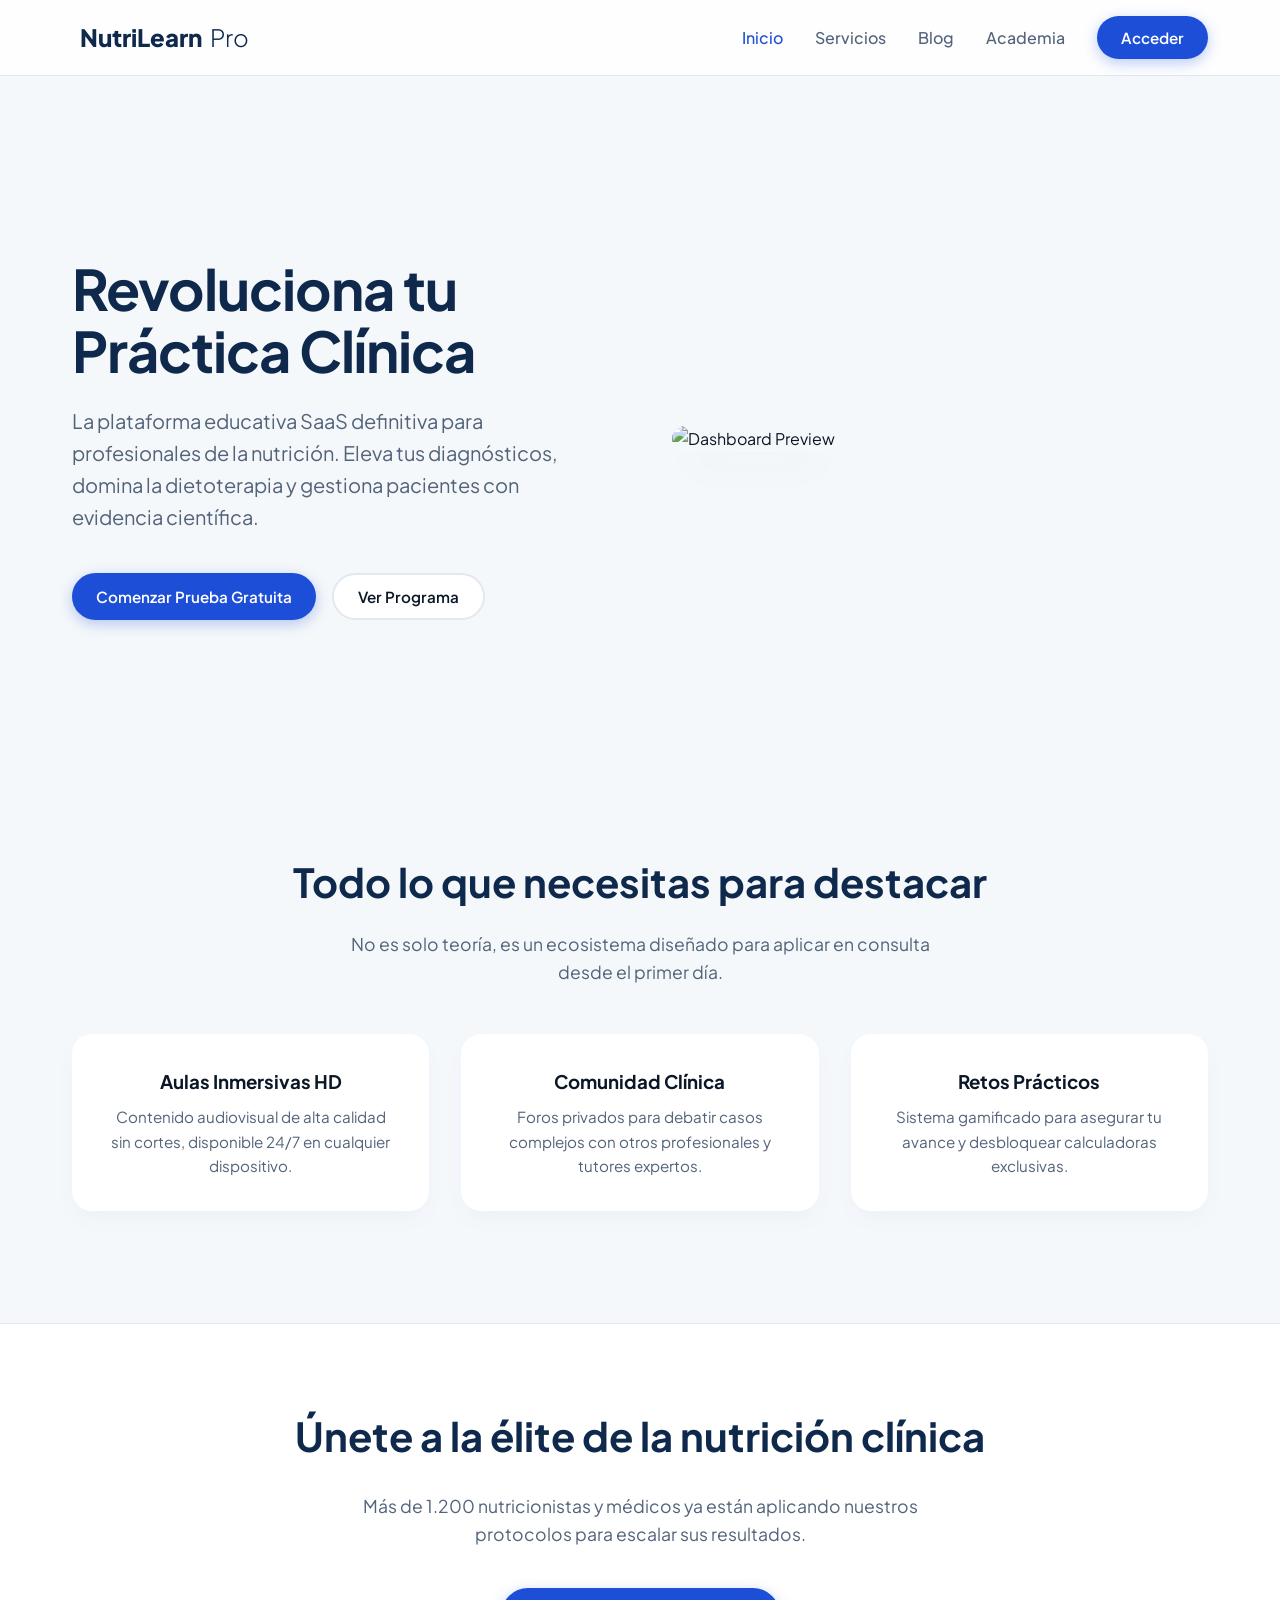
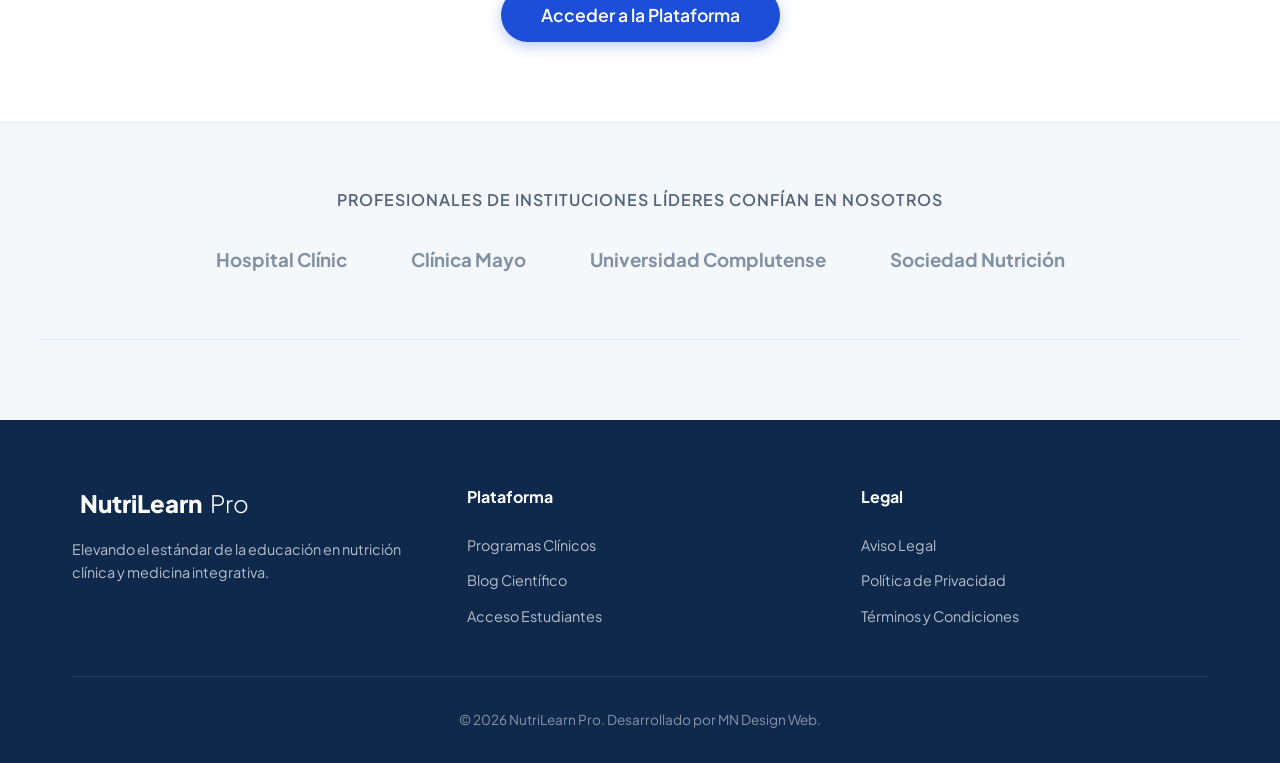
==== index.html @ 79c335e8 "Add files via upload" ====
<!doctype html>
<html lang="es">
  <head>
    <meta charset="UTF-8" />
    <meta name="viewport" content="width=device-width, initial-scale=1.0" />
    <title>NutriLearn Pro | Academia Clínica Premium</title>

    <!-- Fuentes y Tipografías -->
    <link rel="preconnect" href="https://fonts.googleapis.com" />
    <link rel="preconnect" href="https://fonts.gstatic.com" crossorigin />
    <link
      href="https://fonts.googleapis.com/css2?family=Plus+Jakarta+Sans:wght@300;400;500;600;700;800&display=swap"
      rel="stylesheet"
    />
    <script src="https://unpkg.com/@phosphor-icons/web"></script>

    <!-- Tu hoja de estilos -->
    <link rel="stylesheet" href="style.css" />
  </head>
  <body>
    <!-- NAVEGACIÓN PÚBLICA -->
    <header id="main-header" class="top-nav">
      <div class="container nav-container">
        <div class="logo">
          <i class="ph-fill ph-pulse"></i> NutriLearn<span
            style="font-weight: 300"
            >Pro</span
          >
        </div>

        <nav id="nav-public" class="nav-links nav-group active">
          <a
            href="#"
            onclick="switchTab('public-home', 'public')"
            class="active"
            >Inicio</a
          >
          <a href="#" onclick="switchTab('public-services', 'public')"
            >Servicios</a
          >
          <a href="#" onclick="switchTab('public-blog', 'public')">Blog</a>
          <a href="#" onclick="switchTab('public-academia', 'public')"
            >Academia</a
          >
          <button
            onclick="switchTab('public-login', 'public')"
            class="btn btn-primary"
          >
            Acceder
          </button>
        </nav>

        <button class="mobile-menu-toggle" onclick="toggleMobileMenu()">
          <i class="ph ph-list"></i>
        </button>
      </div>
    </header>

    <!-- MENÚ MÓVIL DESPLEGABLE PÚBLICO -->
    <div
      class="mobile-overlay"
      id="mobile-overlay"
      onclick="toggleMobileMenu()"
    ></div>
    <div id="mobile-menu" class="mobile-nav">
      <div
        style="
          display: flex;
          justify-content: space-between;
          align-items: center;
          border-bottom: 1px solid var(--border-color);
          padding-bottom: 1rem;
        "
      >
        <div class="logo" style="font-size: 1.25rem">
          <i class="ph-fill ph-pulse"></i> NutriLearn<span
            style="font-weight: 300"
            >Pro</span
          >
        </div>
        <button
          onclick="toggleMobileMenu()"
          style="font-size: 1.5rem; color: var(--text-muted)"
        >
          <i class="ph ph-x"></i>
        </button>
      </div>
      <div
        id="mobile-links"
        style="
          display: flex;
          flex-direction: column;
          gap: 1rem;
          margin-top: 1rem;
        "
      ></div>
    </div>

    <!-- CONTENIDO GENERAL PÚBLICO -->
    <main id="standard-layout">
      <!-- 1. PUBLIC: HOME -->
      <section id="public-home" class="view-section active">
        <!-- Hero Section Original -->
        <div class="container hero">
          <div class="hero-content">
            <h1>Revoluciona tu Práctica Clínica</h1>
            <p>
              La plataforma educativa SaaS definitiva para profesionales de la
              nutrición. Eleva tus diagnósticos, domina la dietoterapia y
              gestiona pacientes con evidencia científica.
            </p>
            <div style="display: flex; gap: 1rem; flex-wrap: wrap">
              <button
                onclick="switchTab('public-login', 'public')"
                class="btn btn-primary"
              >
                Comenzar Prueba Gratuita
              </button>
              <button
                onclick="switchTab('public-services', 'public')"
                class="btn btn-outline"
              >
                Ver Programa
              </button>
            </div>
          </div>
          <div class="hero-image">
            <img
              src="https://images.unsplash.com/photo-1576091160399-112ba8d25d1d?auto=format&fit=crop&w=800&q=80"
              alt="Dashboard Preview"
            />
          </div>
        </div>

        <!-- Nueva Sección 1: Beneficios / Características -->
        <div class="container" style="padding-top: 6rem; padding-bottom: 3rem">
          <div class="section-header">
            <h2>Todo lo que necesitas para destacar</h2>
            <p>
              No es solo teoría, es un ecosistema diseñado para aplicar en
              consulta desde el primer día.
            </p>
          </div>
          <div class="grid-3">
            <div class="card" style="text-align: center">
              <i
                class="ph ph-video-camera"
                style="
                  font-size: 3rem;
                  color: var(--accent);
                  margin-bottom: 1rem;
                "
              ></i>
              <h3 style="margin-bottom: 0.5rem">Aulas Inmersivas HD</h3>
              <p style="color: var(--text-muted); font-size: 0.95rem">
                Contenido audiovisual de alta calidad sin cortes, disponible
                24/7 en cualquier dispositivo.
              </p>
            </div>
            <div class="card" style="text-align: center">
              <i
                class="ph ph-users-three"
                style="
                  font-size: 3rem;
                  color: var(--accent);
                  margin-bottom: 1rem;
                "
              ></i>
              <h3 style="margin-bottom: 0.5rem">Comunidad Clínica</h3>
              <p style="color: var(--text-muted); font-size: 0.95rem">
                Foros privados para debatir casos complejos con otros
                profesionales y tutores expertos.
              </p>
            </div>
            <div class="card" style="text-align: center">
              <i
                class="ph ph-medal"
                style="
                  font-size: 3rem;
                  color: var(--accent);
                  margin-bottom: 1rem;
                "
              ></i>
              <h3 style="margin-bottom: 0.5rem">Retos Prácticos</h3>
              <p style="color: var(--text-muted); font-size: 0.95rem">
                Sistema gamificado para asegurar tu avance y desbloquear
                calculadoras exclusivas.
              </p>
            </div>
          </div>
        </div>

        <!-- Nueva Sección 2: CTA Final -->
        <div
          style="
            background-color: white;
            padding: 5rem 0;
            margin-top: 4rem;
            border-top: 1px solid var(--border-color);
            border-bottom: 1px solid var(--border-color);
          "
        >
          <div class="container" style="text-align: center">
            <h2
              style="
                font-size: 2.5rem;
                color: var(--primary);
                margin-bottom: 1.5rem;
              "
            >
              Únete a la élite de la nutrición clínica
            </h2>
            <p
              style="
                color: var(--text-muted);
                font-size: 1.1rem;
                max-width: 600px;
                margin: 0 auto 2.5rem auto;
              "
            >
              Más de 1.200 nutricionistas y médicos ya están aplicando nuestros
              protocolos para escalar sus resultados.
            </p>
            <button
              onclick="switchTab('public-login', 'public')"
              class="btn btn-primary"
              style="padding: 1rem 2.5rem; font-size: 1.1rem"
            >
              Acceder a la Plataforma
            </button>
          </div>
        </div>
        <!-- Nueva Sección 3: Confianza y Autoridad (Social Proof) -->
        <div
          class="container"
          style="
            padding: 4rem 0;
            text-align: center;
            border-bottom: 1px solid var(--border-color);
          "
        >
          <p
            style="
              color: var(--text-muted);
              font-weight: 600;
              text-transform: uppercase;
              letter-spacing: 1px;
              margin-bottom: 2rem;
            "
          >
            Profesionales de instituciones líderes confían en nosotros
          </p>
          <div
            style="
              display: flex;
              justify-content: center;
              gap: 4rem;
              flex-wrap: wrap;
              opacity: 0.5;
              align-items: center;
            "
          >
            <!-- Puedes sustituir los H3 por etiquetas <img> con los logos reales -->
            <h3 style="color: var(--primary); margin: 0">Hospital Clínic</h3>
            <h3 style="color: var(--primary); margin: 0">Clínica Mayo</h3>
            <h3 style="color: var(--primary); margin: 0">
              Universidad Complutense
            </h3>
            <h3 style="color: var(--primary); margin: 0">Sociedad Nutrición</h3>
          </div>
        </div>
      </section>

      <!-- 2. PUBLIC: SERVICIOS -->
      <section id="public-services" class="view-section">
        <!-- Sub-sección 1: Tarjetas de Programas -->
        <div class="container" style="padding-bottom: 4rem">
          <div class="section-header">
            <h2>Nuestros Programas Especializados</h2>
            <p>
              Contenido clínico estructurado para llevar tus consultas al
              siguiente nivel.
            </p>
          </div>
          <div class="grid-3">
            <div class="card">
              <i
                class="ph ph-dna"
                style="
                  font-size: 3rem;
                  color: var(--accent);
                  margin-bottom: 1rem;
                "
              ></i>
              <h3>Nutrición Genómica</h3>
              <p
                style="
                  color: var(--text-muted);
                  margin-top: 0.5rem;
                  margin-bottom: 1.5rem;
                "
              >
                Comprende la interacción entre genes y dieta para personalizar
                tratamientos.
              </p>
              <button
                class="btn btn-outline"
                style="width: 100%"
                onclick="showToast('Suscripción requerida', 'warning')"
              >
                Ver Temario
              </button>
            </div>
            <div class="card">
              <i
                class="ph ph-heartbeat"
                style="
                  font-size: 3rem;
                  color: var(--accent);
                  margin-bottom: 1rem;
                "
              ></i>
              <h3>Cardiología Clínica</h3>
              <p
                style="
                  color: var(--text-muted);
                  margin-top: 0.5rem;
                  margin-bottom: 1.5rem;
                "
              >
                Abordaje nutricional avanzado para patologías cardiovasculares
                agudas.
              </p>
              <button
                class="btn btn-outline"
                style="width: 100%"
                onclick="showToast('Suscripción requerida', 'warning')"
              >
                Ver Temario
              </button>
            </div>
            <div class="card">
              <i
                class="ph ph-microscope"
                style="
                  font-size: 3rem;
                  color: var(--accent);
                  margin-bottom: 1rem;
                "
              ></i>
              <h3>Microbiota Intestinal</h3>
              <p
                style="
                  color: var(--text-muted);
                  margin-top: 0.5rem;
                  margin-bottom: 1.5rem;
                "
              >
                Intervención y modulación de la microbiota en enfermedades
                crónicas.
              </p>
              <button
                class="btn btn-outline"
                style="width: 100%"
                onclick="showToast('Suscripción requerida', 'warning')"
              >
                Ver Temario
              </button>
            </div>
          </div>
        </div>

        <!-- Sub-sección 2: Metodología NutriLearn -->
        <div
          style="
            background-color: white;
            padding: 5rem 0;
            border-top: 1px solid var(--border-color);
            border-bottom: 1px solid var(--border-color);
          "
        >
          <div class="container">
            <div class="section-header" style="margin-bottom: 4rem">
              <span
                style="
                  color: var(--accent);
                  font-weight: 700;
                  font-size: 0.9rem;
                  letter-spacing: 1px;
                  text-transform: uppercase;
                "
                >Metodología</span
              >
              <h2 style="margin-top: 0.5rem">
                ¿Cómo funciona nuestra Academia?
              </h2>
              <p>
                Diseñado para profesionales ocupados. Estudia a tu ritmo, aplica
                al instante.
              </p>
            </div>

            <div class="grid-3" style="gap: 3rem">
              <div style="text-align: center; position: relative">
                <div
                  style="
                    width: 60px;
                    height: 60px;
                    background: var(--accent-light);
                    color: var(--accent);
                    font-size: 1.5rem;
                    font-weight: bold;
                    border-radius: 50%;
                    display: flex;
                    align-items: center;
                    justify-content: center;
                    margin: 0 auto 1.5rem auto;
                  "
                >
                  1
                </div>
                <h4 style="font-size: 1.25rem; margin-bottom: 0.75rem">
                  Aprende la Ciencia
                </h4>
                <p style="color: var(--text-muted); font-size: 0.95rem">
                  Videoclases cortas en 4K analizando los últimos papers y guías
                  clínicas internacionales.
                </p>
              </div>
              <div style="text-align: center; position: relative">
                <div
                  style="
                    width: 60px;
                    height: 60px;
                    background: var(--accent-light);
                    color: var(--accent);
                    font-size: 1.5rem;
                    font-weight: bold;
                    border-radius: 50%;
                    display: flex;
                    align-items: center;
                    justify-content: center;
                    margin: 0 auto 1.5rem auto;
                  "
                >
                  2
                </div>
                <h4 style="font-size: 1.25rem; margin-bottom: 0.75rem">
                  Descarga Recursos
                </h4>
                <p style="color: var(--text-muted); font-size: 0.95rem">
                  Obtén plantillas de anamnesis, dietas tipo y calculadoras
                  metabólicas listas para usar.
                </p>
              </div>
              <div style="text-align: center; position: relative">
                <div
                  style="
                    width: 60px;
                    height: 60px;
                    background: var(--accent-light);
                    color: var(--accent);
                    font-size: 1.5rem;
                    font-weight: bold;
                    border-radius: 50%;
                    display: flex;
                    align-items: center;
                    justify-content: center;
                    margin: 0 auto 1.5rem auto;
                  "
                >
                  3
                </div>
                <h4 style="font-size: 1.25rem; margin-bottom: 0.75rem">
                  Debate en Comunidad
                </h4>
                <p style="color: var(--text-muted); font-size: 0.95rem">
                  Presenta tus casos clínicos más difíciles en el foro y
                  resuélvelos con el apoyo de mentores.
                </p>
              </div>
            </div>
          </div>
        </div>

        <!-- Sub-sección 3: Planes y Precios -->
        <div class="container" style="padding-top: 5rem">
          <div class="section-header">
            <h2>Membresías Flexibles</h2>
            <p>
              Invierte en tu formación continua y rentabiliza tus consultas
              clínicas.
            </p>
          </div>

          <div
            style="
              display: grid;
              grid-template-columns: repeat(auto-fit, minmax(300px, 1fr));
              gap: 2rem;
              max-width: 900px;
              margin: 0 auto;
            "
          >
            <!-- Plan Básico -->
            <div class="card" style="display: flex; flex-direction: column">
              <h3 style="font-size: 1.5rem; color: var(--primary)">
                Residente
              </h3>
              <p
                style="
                  color: var(--text-muted);
                  font-size: 0.9rem;
                  margin-top: 0.5rem;
                  margin-bottom: 1.5rem;
                "
              >
                Perfecto para estudiantes de último año y recién graduados.
              </p>
              <div style="margin-bottom: 2rem">
                <span
                  style="
                    font-size: 3rem;
                    font-weight: 800;
                    color: var(--text-main);
                  "
                  >29€</span
                >
                <span style="color: var(--text-muted); font-weight: 500"
                  >/ mes</span
                >
              </div>
              <ul
                style="
                  display: flex;
                  flex-direction: column;
                  gap: 1rem;
                  margin-bottom: 2.5rem;
                  flex-grow: 1;
                "
              >
                <li
                  style="display: flex; gap: 0.75rem; align-items: flex-start"
                >
                  <i
                    class="ph-fill ph-check-circle"
                    style="
                      color: var(--success);
                      font-size: 1.25rem;
                      margin-top: 2px;
                    "
                  ></i>
                  <span style="font-size: 0.95rem; color: var(--text-muted)"
                    >Acceso a 2 módulos base mensuales</span
                  >
                </li>
                <li
                  style="display: flex; gap: 0.75rem; align-items: flex-start"
                >
                  <i
                    class="ph-fill ph-check-circle"
                    style="
                      color: var(--success);
                      font-size: 1.25rem;
                      margin-top: 2px;
                    "
                  ></i>
                  <span style="font-size: 0.95rem; color: var(--text-muted)"
                    >Material descargable básico</span
                  >
                </li>
                <li
                  style="
                    display: flex;
                    gap: 0.75rem;
                    align-items: flex-start;
                    opacity: 0.5;
                  "
                >
                  <i
                    class="ph ph-x-circle"
                    style="
                      color: var(--text-muted);
                      font-size: 1.25rem;
                      margin-top: 2px;
                    "
                  ></i>
                  <span
                    style="
                      font-size: 0.95rem;
                      color: var(--text-muted);
                      text-decoration: line-through;
                    "
                    >Soporte clínico prioritario</span
                  >
                </li>
              </ul>
              <button
                class="btn btn-outline"
                style="width: 100%"
                onclick="switchTab('public-login', 'public')"
              >
                Empezar con Residente
              </button>
            </div>

            <!-- Plan Premium -->
            <div
              class="card"
              style="
                border: 2px solid var(--accent);
                position: relative;
                display: flex;
                flex-direction: column;
                transform: scale(1.02);
                z-index: 10;
                box-shadow: var(--shadow-lg);
              "
            >
              <div
                style="
                  position: absolute;
                  top: -12px;
                  left: 50%;
                  transform: translateX(-50%);
                  background: var(--accent);
                  color: white;
                  padding: 0.25rem 1rem;
                  border-radius: var(--radius-full);
                  font-size: 0.75rem;
                  font-weight: 700;
                  letter-spacing: 1px;
                  text-transform: uppercase;
                "
              >
                Más Popular
              </div>
              <h3 style="font-size: 1.5rem; color: var(--accent)">
                Máster Clínico
              </h3>
              <p
                style="
                  color: var(--text-muted);
                  font-size: 0.9rem;
                  margin-top: 0.5rem;
                  margin-bottom: 1.5rem;
                "
              >
                Para profesionales que buscan escalar su autoridad médica.
              </p>
              <div style="margin-bottom: 2rem">
                <span
                  style="
                    font-size: 3rem;
                    font-weight: 800;
                    color: var(--text-main);
                  "
                  >79€</span
                >
                <span style="color: var(--text-muted); font-weight: 500"
                  >/ mes</span
                >
              </div>
              <ul
                style="
                  display: flex;
                  flex-direction: column;
                  gap: 1rem;
                  margin-bottom: 2.5rem;
                  flex-grow: 1;
                "
              >
                <li
                  style="display: flex; gap: 0.75rem; align-items: flex-start"
                >
                  <i
                    class="ph-fill ph-check-circle"
                    style="
                      color: var(--success);
                      font-size: 1.25rem;
                      margin-top: 2px;
                    "
                  ></i>
                  <span
                    style="
                      font-size: 0.95rem;
                      color: var(--text-main);
                      font-weight: 500;
                    "
                    >Acceso Ilimitado a +50 módulos</span
                  >
                </li>
                <li
                  style="display: flex; gap: 0.75rem; align-items: flex-start"
                >
                  <i
                    class="ph-fill ph-check-circle"
                    style="
                      color: var(--success);
                      font-size: 1.25rem;
                      margin-top: 2px;
                    "
                  ></i>
                  <span
                    style="
                      font-size: 0.95rem;
                      color: var(--text-main);
                      font-weight: 500;
                    "
                    >Calculadoras metabólicas premium</span
                  >
                </li>
                <li
                  style="display: flex; gap: 0.75rem; align-items: flex-start"
                >
                  <i
                    class="ph-fill ph-check-circle"
                    style="
                      color: var(--success);
                      font-size: 1.25rem;
                      margin-top: 2px;
                    "
                  ></i>
                  <span
                    style="
                      font-size: 0.95rem;
                      color: var(--text-main);
                      font-weight: 500;
                    "
                    >Soporte de casos en Foro Privado</span
                  >
                </li>
              </ul>
              <button
                class="btn btn-primary"
                style="width: 100%"
                onclick="switchTab('public-login', 'public')"
              >
                Seleccionar Máster
              </button>
            </div>
          </div>
        </div>
      </section>

      <!-- 3. PUBLIC: BLOG -->
      <section id="public-blog" class="view-section">
        <div class="container" style="padding-bottom: 4rem">
          <div class="section-header">
            <h2>Actualidad Científica</h2>
            <p>
              Últimos artículos, revisiones de papers y guías analizadas por
              nuestros especialistas.
            </p>
          </div>
          <div class="grid-3">
            <!-- Artículo 1 -->
            <div
              class="card"
              style="
                padding: 0;
                overflow: hidden;
                display: flex;
                flex-direction: column;
              "
            >
              <img
                src="https://images.unsplash.com/photo-1505751172876-fa1923c5c528?auto=format&fit=crop&w=400&q=80"
                alt="Blog"
                style="width: 100%; height: 200px; object-fit: cover"
              />
              <div
                style="
                  padding: 1.5rem;
                  display: flex;
                  flex-direction: column;
                  flex-grow: 1;
                "
              >
                <span
                  style="
                    color: var(--accent);
                    font-weight: 700;
                    font-size: 0.75rem;
                    letter-spacing: 1px;
                  "
                  >ENDOCRINOLOGÍA</span
                >
                <h3
                  style="margin: 0.5rem 0; font-size: 1.1rem; line-height: 1.4"
                >
                  Nuevos enfoques en Resistencia a la Insulina y SOP
                </h3>
                <div style="flex-grow: 1"></div>
                <button
                  class="btn btn-outline"
                  style="margin-top: 1rem; width: 100%"
                  onclick="showToast('Lectura abierta', 'success')"
                >
                  Leer Artículo
                </button>
              </div>
            </div>
            <!-- Artículo 2 -->
            <div
              class="card"
              style="
                padding: 0;
                overflow: hidden;
                display: flex;
                flex-direction: column;
              "
            >
              <img
                src="https://images.unsplash.com/photo-1579684385127-1ef15d508118?auto=format&fit=crop&w=400&q=80"
                alt="Blog"
                style="width: 100%; height: 200px; object-fit: cover"
              />
              <div
                style="
                  padding: 1.5rem;
                  display: flex;
                  flex-direction: column;
                  flex-grow: 1;
                "
              >
                <span
                  style="
                    color: var(--accent);
                    font-weight: 700;
                    font-size: 0.75rem;
                    letter-spacing: 1px;
                  "
                  >MICROBIOTA</span
                >
                <h3
                  style="margin: 0.5rem 0; font-size: 1.1rem; line-height: 1.4"
                >
                  Impacto de los Psicobióticos en la depresión mayor
                </h3>
                <div style="flex-grow: 1"></div>
                <button
                  class="btn btn-outline"
                  style="margin-top: 1rem; width: 100%"
                  onclick="showToast('Lectura abierta', 'success')"
                >
                  Leer Artículo
                </button>
              </div>
            </div>
            <!-- Artículo 3 -->
            <div
              class="card"
              style="
                padding: 0;
                overflow: hidden;
                display: flex;
                flex-direction: column;
              "
            >
              <img
                src="https://images.unsplash.com/photo-1490645935967-10de6ba17061?auto=format&fit=crop&w=400&q=80"
                alt="Blog"
                style="width: 100%; height: 200px; object-fit: cover"
              />
              <div
                style="
                  padding: 1.5rem;
                  display: flex;
                  flex-direction: column;
                  flex-grow: 1;
                "
              >
                <span
                  style="
                    color: var(--accent);
                    font-weight: 700;
                    font-size: 0.75rem;
                    letter-spacing: 1px;
                  "
                  >ONCOLOGÍA CLÍNICA</span
                >
                <h3
                  style="margin: 0.5rem 0; font-size: 1.1rem; line-height: 1.4"
                >
                  Ayuno intermitente y tolerancia a la quimioterapia
                </h3>
                <div style="flex-grow: 1"></div>
                <button
                  class="btn btn-outline"
                  style="margin-top: 1rem; width: 100%"
                  onclick="showToast('Lectura abierta', 'success')"
                >
                  Leer Artículo
                </button>
              </div>
            </div>

            <!-- Artículo 4 -->
            <div
              class="card"
              style="
                padding: 0;
                overflow: hidden;
                display: flex;
                flex-direction: column;
              "
            >
              <img
                src="https://images.unsplash.com/photo-1512621776951-a57141f2eefd?auto=format&fit=crop&w=400&q=80"
                alt="Blog FODMAP"
                style="width: 100%; height: 200px; object-fit: cover"
              />
              <div
                style="
                  padding: 1.5rem;
                  display: flex;
                  flex-direction: column;
                  flex-grow: 1;
                "
              >
                <span
                  style="
                    color: var(--accent);
                    font-weight: 700;
                    font-size: 0.75rem;
                    letter-spacing: 1px;
                  "
                  >GASTROENTEROLOGÍA</span
                >
                <h3
                  style="margin: 0.5rem 0; font-size: 1.1rem; line-height: 1.4"
                >
                  Dieta baja en FODMAPs: Actualización clínica 2026
                </h3>
                <div style="flex-grow: 1"></div>
                <button
                  class="btn btn-outline"
                  style="margin-top: 1rem; width: 100%"
                  onclick="showToast('Lectura abierta', 'success')"
                >
                  Leer Artículo
                </button>
              </div>
            </div>

            <!-- Artículo 5 -->
            <div
              class="card"
              style="
                padding: 0;
                overflow: hidden;
                display: flex;
                flex-direction: column;
              "
            >
              <img
                src="https://images.unsplash.com/photo-1584308666744-24d5c474f2ae?auto=format&fit=crop&w=400&q=80"
                alt="Blog"
                style="width: 100%; height: 200px; object-fit: cover"
              />
              <div
                style="
                  padding: 1.5rem;
                  display: flex;
                  flex-direction: column;
                  flex-grow: 1;
                "
              >
                <span
                  style="
                    color: var(--accent);
                    font-weight: 700;
                    font-size: 0.75rem;
                    letter-spacing: 1px;
                  "
                  >INMUNOLOGÍA</span
                >
                <h3
                  style="margin: 0.5rem 0; font-size: 1.1rem; line-height: 1.4"
                >
                  Vitamina D y modulación del sistema inmunitario
                </h3>
                <div style="flex-grow: 1"></div>
                <button
                  class="btn btn-outline"
                  style="margin-top: 1rem; width: 100%"
                  onclick="showToast('Lectura abierta', 'success')"
                >
                  Leer Artículo
                </button>
              </div>
            </div>

            <!-- Artículo 6 -->
            <div
              class="card"
              style="
                padding: 0;
                overflow: hidden;
                display: flex;
                flex-direction: column;
              "
            >
              <img
                src="https://images.unsplash.com/photo-1517836357463-d25dfeac3438?auto=format&fit=crop&w=400&q=80"
                alt="Blog"
                style="width: 100%; height: 200px; object-fit: cover"
              />
              <div
                style="
                  padding: 1.5rem;
                  display: flex;
                  flex-direction: column;
                  flex-grow: 1;
                "
              >
                <span
                  style="
                    color: var(--accent);
                    font-weight: 700;
                    font-size: 0.75rem;
                    letter-spacing: 1px;
                  "
                  >NUTRICIÓN DEPORTIVA</span
                >
                <h3
                  style="margin: 0.5rem 0; font-size: 1.1rem; line-height: 1.4"
                >
                  Periodización de carbohidratos en atletas de élite
                </h3>
                <div style="flex-grow: 1"></div>
                <button
                  class="btn btn-outline"
                  style="margin-top: 1rem; width: 100%"
                  onclick="showToast('Lectura abierta', 'success')"
                >
                  Leer Artículo
                </button>
              </div>
            </div>

            <!-- Artículo 7 -->
            <div
              class="card"
              style="
                padding: 0;
                overflow: hidden;
                display: flex;
                flex-direction: column;
              "
            >
              <img
                src="https://images.unsplash.com/photo-1532094349884-543bc11b234d?auto=format&fit=crop&w=400&q=80"
                alt="Blog Neurología"
                style="width: 100%; height: 200px; object-fit: cover"
              />
              <div
                style="
                  padding: 1.5rem;
                  display: flex;
                  flex-direction: column;
                  flex-grow: 1;
                "
              >
                <span
                  style="
                    color: var(--accent);
                    font-weight: 700;
                    font-size: 0.75rem;
                    letter-spacing: 1px;
                  "
                  >NEUROLOGÍA</span
                >
                <h3
                  style="margin: 0.5rem 0; font-size: 1.1rem; line-height: 1.4"
                >
                  Dieta cetogénica como coadyuvante en epilepsia
                </h3>
                <div style="flex-grow: 1"></div>
                <button
                  class="btn btn-outline"
                  style="margin-top: 1rem; width: 100%"
                  onclick="showToast('Lectura abierta', 'success')"
                >
                  Leer Artículo
                </button>
              </div>
            </div>

            <!-- Artículo 8 -->
            <div
              class="card"
              style="
                padding: 0;
                overflow: hidden;
                display: flex;
                flex-direction: column;
              "
            >
              <img
                src="https://images.unsplash.com/photo-1505576399279-565b52d4ac71?auto=format&fit=crop&w=400&q=80"
                alt="Blog"
                style="width: 100%; height: 200px; object-fit: cover"
              />
              <div
                style="
                  padding: 1.5rem;
                  display: flex;
                  flex-direction: column;
                  flex-grow: 1;
                "
              >
                <span
                  style="
                    color: var(--accent);
                    font-weight: 700;
                    font-size: 0.75rem;
                    letter-spacing: 1px;
                  "
                  >SALUD FEMENINA</span
                >
                <h3
                  style="margin: 0.5rem 0; font-size: 1.1rem; line-height: 1.4"
                >
                  Abordaje nutricional en endometriosis y amenorrea
                </h3>
                <div style="flex-grow: 1"></div>
                <button
                  class="btn btn-outline"
                  style="margin-top: 1rem; width: 100%"
                  onclick="showToast('Lectura abierta', 'success')"
                >
                  Leer Artículo
                </button>
              </div>
            </div>

            <!-- Artículo 10 -->
            <div
              class="card"
              style="
                padding: 0;
                overflow: hidden;
                display: flex;
                flex-direction: column;
              "
            >
              <img
                src="https://images.unsplash.com/photo-1519689680058-324335c77eba?auto=format&fit=crop&w=400&q=80"
                alt="Blog Pediatría"
                style="width: 100%; height: 200px; object-fit: cover"
              />
              <div
                style="
                  padding: 1.5rem;
                  display: flex;
                  flex-direction: column;
                  flex-grow: 1;
                "
              >
                <span
                  style="
                    color: var(--accent);
                    font-weight: 700;
                    font-size: 0.75rem;
                    letter-spacing: 1px;
                  "
                  >PEDIATRÍA</span
                >
                <h3
                  style="margin: 0.5rem 0; font-size: 1.1rem; line-height: 1.4"
                >
                  Alergias alimentarias no mediadas por IgE en lactantes
                </h3>
                <div style="flex-grow: 1"></div>
                <button
                  class="btn btn-outline"
                  style="margin-top: 1rem; width: 100%"
                  onclick="showToast('Lectura abierta', 'success')"
                >
                  Leer Artículo
                </button>
              </div>
            </div>
          </div>
        </div>
      </section>
      <!-- 3.5 PUBLIC: ACADEMIA -->
      <section id="public-academia" class="view-section">
        <!-- Sub-sección 1: Cursos Destacados -->
        <div class="container" style="padding-bottom: 5rem">
          <div class="section-header">
            <h2>Fórmate con los mejores expertos</h2>
            <p>
              Programas de especialización con casos reales y evidencia
              científica actualizada al 2026.
            </p>
          </div>
          <div class="grid-3">
            <div
              class="card"
              style="
                padding: 0;
                overflow: hidden;
                display: flex;
                flex-direction: column;
              "
            >
              <div
                style="
                  background: #edf2eb;
                  height: 160px;
                  display: flex;
                  align-items: center;
                  justify-content: center;
                "
              >
                <i
                  class="ph-fill ph-microscope"
                  style="font-size: 4rem; color: #2e4d34"
                ></i>
              </div>
              <div
                style="
                  padding: 1.5rem;
                  display: flex;
                  flex-direction: column;
                  flex-grow: 1;
                "
              >
                <span
                  class="badge"
                  style="
                    background: var(--accent-light);
                    color: var(--accent);
                    align-self: flex-start;
                    margin-bottom: 1rem;
                  "
                  >Microbiota</span
                >
                <h3
                  style="
                    font-size: 1.2rem;
                    margin-bottom: 0.5rem;
                    color: var(--primary);
                  "
                >
                  Experto en Eje Intestino-Cerebro
                </h3>
                <p
                  style="
                    color: var(--text-muted);
                    font-size: 0.9rem;
                    flex-grow: 1;
                  "
                >
                  Aprende a modular la microbiota en pacientes con trastornos
                  neurodegenerativos y depresión.
                </p>
                <button
                  class="btn btn-outline"
                  style="width: 100%; margin-top: 1rem; justify-content: center"
                  onclick="switchTab('public-login', 'public')"
                >
                  Ver Detalles
                </button>
              </div>
            </div>

            <div
              class="card"
              style="
                padding: 0;
                overflow: hidden;
                display: flex;
                flex-direction: column;
              "
            >
              <div
                style="
                  background: #fae8e8;
                  height: 160px;
                  display: flex;
                  align-items: center;
                  justify-content: center;
                "
              >
                <i
                  class="ph-fill ph-drop"
                  style="font-size: 4rem; color: #7f1d1d"
                ></i>
              </div>
              <div
                style="
                  padding: 1.5rem;
                  display: flex;
                  flex-direction: column;
                  flex-grow: 1;
                "
              >
                <span
                  class="badge"
                  style="
                    background: #fce7f3;
                    color: #db2777;
                    align-self: flex-start;
                    margin-bottom: 1rem;
                  "
                  >Endocrinología</span
                >
                <h3
                  style="
                    font-size: 1.2rem;
                    margin-bottom: 0.5rem;
                    color: var(--primary);
                  "
                >
                  Especialización en SOP y Fertilidad
                </h3>
                <p
                  style="
                    color: var(--text-muted);
                    font-size: 0.9rem;
                    flex-grow: 1;
                  "
                >
                  Protocolos de suplementación y dietoterapia para restaurar los
                  ciclos ovulatorios.
                </p>
                <button
                  class="btn btn-outline"
                  style="width: 100%; margin-top: 1rem; justify-content: center"
                  onclick="switchTab('public-login', 'public')"
                >
                  Ver Detalles
                </button>
              </div>
            </div>

            <div
              class="card"
              style="
                padding: 0;
                overflow: hidden;
                display: flex;
                flex-direction: column;
              "
            >
              <div
                style="
                  background: #e0e7ff;
                  height: 160px;
                  display: flex;
                  align-items: center;
                  justify-content: center;
                "
              >
                <i
                  class="ph-fill ph-heartbeat"
                  style="font-size: 4rem; color: #3730a3"
                ></i>
              </div>
              <div
                style="
                  padding: 1.5rem;
                  display: flex;
                  flex-direction: column;
                  flex-grow: 1;
                "
              >
                <span
                  class="badge"
                  style="
                    background: #fef3c7;
                    color: #d97706;
                    align-self: flex-start;
                    margin-bottom: 1rem;
                  "
                  >Cardiología</span
                >
                <h3
                  style="
                    font-size: 1.2rem;
                    margin-bottom: 0.5rem;
                    color: var(--primary);
                  "
                >
                  Nutrición en Riesgo Cardiovascular
                </h3>
                <p
                  style="
                    color: var(--text-muted);
                    font-size: 0.9rem;
                    flex-grow: 1;
                  "
                >
                  Abordaje dietético avanzado para la prevención y el manejo de
                  la dislipidemia severa.
                </p>
                <button
                  class="btn btn-outline"
                  style="width: 100%; margin-top: 1rem; justify-content: center"
                  onclick="switchTab('public-login', 'public')"
                >
                  Ver Detalles
                </button>
              </div>
            </div>
          </div>
        </div>

        <!-- Sub-sección 2: Recursos y Herramientas (Fondo oscuro) -->
        <div
          style="
            background-color: var(--primary);
            color: white;
            padding: 6rem 0;
          "
        >
          <div class="container grid-2-columns">
            <div
              style="
                display: flex;
                flex-direction: column;
                justify-content: center;
              "
            >
              <span
                style="
                  color: var(--accent-light);
                  font-weight: 700;
                  letter-spacing: 1px;
                  text-transform: uppercase;
                  font-size: 0.85rem;
                "
                >BIBLIOTECA INCLUIDA EN LA MEMBRESÍA</span
              >
              <h2 style="font-size: 2.2rem; margin: 1rem 0; line-height: 1.2">
                Más de 500 recursos listos para tu consulta
              </h2>
              <p
                style="
                  color: rgba(255, 255, 255, 0.8);
                  font-size: 1.05rem;
                  margin-bottom: 2rem;
                  line-height: 1.6;
                "
              >
                Ahorra horas de trabajo. Descarga menús terapéuticos, guías de
                suplementación y utiliza nuestras calculadoras metabólicas
                automatizadas.
              </p>
              <ul
                style="
                  display: flex;
                  flex-direction: column;
                  gap: 1rem;
                  margin-bottom: 2rem;
                  list-style: none;
                  padding: 0;
                "
              >
                <li style="display: flex; align-items: center; gap: 0.75rem">
                  <i
                    class="ph-fill ph-check-circle"
                    style="color: var(--success); font-size: 1.25rem"
                  ></i>
                  Plantillas de Anamnesis validadas
                </li>
                <li style="display: flex; align-items: center; gap: 0.75rem">
                  <i
                    class="ph-fill ph-check-circle"
                    style="color: var(--success); font-size: 1.25rem"
                  ></i>
                  Base de datos de interacciones fármaco-nutriente
                </li>
                <li style="display: flex; align-items: center; gap: 0.75rem">
                  <i
                    class="ph-fill ph-check-circle"
                    style="color: var(--success); font-size: 1.25rem"
                  ></i>
                  Calculadora de requerimientos específicos
                </li>
              </ul>
            </div>

            <!-- Mockup visual de archivos -->
            <div
              style="
                background: rgba(255, 255, 255, 0.03);
                padding: 2rem;
                border-radius: var(--radius-lg);
                border: 1px solid rgba(255, 255, 255, 0.1);
              "
            >
              <div
                style="
                  background: white;
                  border-radius: 8px;
                  padding: 1rem;
                  margin-bottom: 1rem;
                  display: flex;
                  align-items: center;
                  gap: 1rem;
                  box-shadow: 0 4px 6px rgba(0, 0, 0, 0.1);
                "
              >
                <i
                  class="ph-fill ph-file-pdf"
                  style="color: var(--danger); font-size: 2.2rem"
                ></i>
                <div>
                  <strong
                    style="
                      color: var(--text-main);
                      display: block;
                      font-size: 0.95rem;
                    "
                    >Protocolo_SOP_2026.pdf</strong
                  >
                  <span style="color: var(--text-muted); font-size: 0.8rem"
                    >Actualizado hace 2 días</span
                  >
                </div>
              </div>
              <div
                style="
                  background: white;
                  border-radius: 8px;
                  padding: 1rem;
                  margin-bottom: 1rem;
                  display: flex;
                  align-items: center;
                  gap: 1rem;
                  box-shadow: 0 4px 6px rgba(0, 0, 0, 0.1);
                "
              >
                <i
                  class="ph-fill ph-file-xls"
                  style="color: var(--success); font-size: 2.2rem"
                ></i>
                <div>
                  <strong
                    style="
                      color: var(--text-main);
                      display: block;
                      font-size: 0.95rem;
                    "
                    >Calculadora_Renal_V3.xlsx</strong
                  >
                  <span style="color: var(--text-muted); font-size: 0.8rem"
                    >Herramienta interactiva</span
                  >
                </div>
              </div>
              <div
                style="
                  background: white;
                  border-radius: 8px;
                  padding: 1rem;
                  display: flex;
                  align-items: center;
                  gap: 1rem;
                  box-shadow: 0 4px 6px rgba(0, 0, 0, 0.1);
                "
              >
                <i
                  class="ph-fill ph-file-pdf"
                  style="color: var(--danger); font-size: 2.2rem"
                ></i>
                <div>
                  <strong
                    style="
                      color: var(--text-main);
                      display: block;
                      font-size: 0.95rem;
                    "
                    >Interacciones_Onco.pdf</strong
                  >
                  <span style="color: var(--text-muted); font-size: 0.8rem"
                    >Guía de consulta rápida</span
                  >
                </div>
              </div>
            </div>
          </div>
        </div>

        <!-- Sub-sección 3: Testimonios (Comunidad) -->
        <div class="container" style="padding: 5rem 0; text-align: center">
          <div class="section-header" style="margin-bottom: 3rem">
            <h2>Nunca volverás a pasar consulta en soledad</h2>
            <p>
              Una comunidad activa de profesionales debatiendo casos reales
              diarios.
            </p>
          </div>
          <div
            style="
              display: flex;
              justify-content: center;
              gap: 2rem;
              flex-wrap: wrap;
            "
          >
            <div
              class="card"
              style="
                max-width: 400px;
                text-align: left;
                background: var(--bg-card);
              "
            >
              <div
                style="
                  display: flex;
                  align-items: center;
                  gap: 1rem;
                  margin-bottom: 1rem;
                "
              >
                <!-- Avatar usando iniciales como hemos hecho antes -->
                <div
                  style="
                    width: 45px;
                    height: 45px;
                    background: #e0e7ff;
                    color: #4f46e5;
                    border-radius: 50%;
                    display: flex;
                    align-items: center;
                    justify-content: center;
                    font-weight: bold;
                  "
                >
                  LJ
                </div>
                <div>
                  <strong style="display: block; color: var(--primary)"
                    >Dra. Laura Jiménez</strong
                  >
                  <span style="font-size: 0.8rem; color: var(--text-muted)"
                    >Endocrinóloga Integrativa</span
                  >
                </div>
              </div>
              <p
                style="
                  color: var(--text-muted);
                  font-size: 0.95rem;
                  font-style: italic;
                  margin: 0;
                  line-height: 1.6;
                "
              >
                "Poder subir analíticas de mis pacientes complejos al foro y
                debatir con los profesores me da una seguridad clínica increíble
                a la hora de pautar tratamientos."
              </p>
            </div>
            <div
              class="card"
              style="
                max-width: 400px;
                text-align: left;
                background: var(--bg-card);
              "
            >
              <div
                style="
                  display: flex;
                  align-items: center;
                  gap: 1rem;
                  margin-bottom: 1rem;
                "
              >
                <div
                  style="
                    width: 45px;
                    height: 45px;
                    background: #fef3c7;
                    color: #d97706;
                    border-radius: 50%;
                    display: flex;
                    align-items: center;
                    justify-content: center;
                    font-weight: bold;
                  "
                >
                  CM
                </div>
                <div>
                  <strong style="display: block; color: var(--primary)"
                    >Carlos Martínez</strong
                  >
                  <span style="font-size: 0.8rem; color: var(--text-muted)"
                    >Nutricionista Clínico</span
                  >
                </div>
              </div>
              <p
                style="
                  color: var(--text-muted);
                  font-size: 0.95rem;
                  font-style: italic;
                  margin: 0;
                  line-height: 1.6;
                "
              >
                "El nivel de detalle de las clases es brutal, pero los talleres
                en directo son los que realmente me han hecho escalar mis
                consultas a otro nivel económico y profesional."
              </p>
            </div>
          </div>
        </div>

        <!-- Sub-sección 4: CTA Final Academia -->
        <div
          style="
            background: var(--accent-light);
            padding: 5rem 0;
            border-top: 1px solid var(--border-color);
          "
        >
          <div class="container" style="text-align: center">
            <h2
              style="
                font-size: 2.2rem;
                color: var(--primary);
                margin-bottom: 1rem;
              "
            >
              ¿Listo para actualizar tus conocimientos?
            </h2>
            <p
              style="
                color: var(--text-muted);
                font-size: 1.1rem;
                max-width: 600px;
                margin: 0 auto 2rem auto;
              "
            >
              Accede hoy mismo y comprueba por qué miles de profesionales eligen
              NutriLearn Pro para su formación continua.
            </p>
            <button
              onclick="switchTab('public-login', 'public')"
              class="btn btn-primary"
              style="padding: 1rem 2.5rem; font-size: 1.1rem"
            >
              Entrar a la Academia
              <i class="ph ph-arrow-right" style="margin-left: 0.5rem"></i>
            </button>
          </div>
        </div>
      </section>

      <!-- 4. PUBLIC: LOGIN -->
      <section id="public-login" class="view-section">
        <div class="container">
          <div class="login-wrapper card">
            <h2 style="margin-bottom: 0.5rem">Acceso a la Plataforma</h2>
            <p style="color: var(--text-muted); margin-bottom: 2rem">
              Selecciona tu rol para iniciar la demostración interactiva.
            </p>

            <button onclick="loginAs('student')" class="btn-login">
              <span style="display: flex; align-items: center; gap: 1rem">
                <i class="ph ph-student"></i>
                <span style="text-align: left">
                  <strong>Entrar como Alumno</strong><br />
                  <span
                    style="
                      font-size: 0.85rem;
                      color: var(--text-muted);
                      font-weight: 400;
                    "
                    >Aulas virtuales y comunidad</span
                  >
                </span>
              </span>
              <i class="ph ph-arrow-right" style="color: var(--text-muted)"></i>
            </button>

            <button onclick="loginAs('admin')" class="btn-login">
              <span style="display: flex; align-items: center; gap: 1rem">
                <i class="ph ph-shield-check"></i>
                <span style="text-align: left">
                  <strong>Entrar como Administrador</strong><br />
                  <span
                    style="
                      font-size: 0.85rem;
                      color: var(--text-muted);
                      font-weight: 400;
                    "
                    >Backend, CRM y Creador de cursos</span
                  >
                </span>
              </span>
              <i class="ph ph-arrow-right" style="color: var(--text-muted)"></i>
            </button>
          </div>
        </div>
      </section>
    </main>

    <!-- FOOTER PÚBLICO -->
    <footer
      id="main-footer"
      style="
        background-color: var(--primary);
        color: white;
        padding: 4rem 0 2rem 0;
      "
    >
      <div class="container">
        <div
          style="
            display: grid;
            grid-template-columns: repeat(auto-fit, minmax(200px, 1fr));
            gap: 3rem;
            margin-bottom: 3rem;
          "
        >
          <div>
            <div class="logo" style="color: white; margin-bottom: 1rem">
              <i
                class="ph-fill ph-pulse"
                style="color: var(--accent-light)"
              ></i>
              NutriLearn<span style="font-weight: 300">Pro</span>
            </div>
            <p style="color: rgba(255, 255, 255, 0.7); font-size: 0.9rem">
              Elevando el estándar de la educación en nutrición clínica y
              medicina integrativa.
            </p>
          </div>
          <div>
            <h4 style="margin-bottom: 1.5rem; color: white">Plataforma</h4>
            <ul
              style="
                list-style: none;
                display: flex;
                flex-direction: column;
                gap: 0.8rem;
                color: rgba(255, 255, 255, 0.7);
                font-size: 0.9rem;
              "
            >
              <li>
                <a
                  href="#"
                  onclick="switchTab('public-services', 'public')"
                  style="transition: color 0.3s"
                  >Programas Clínicos</a
                >
              </li>
              <li>
                <a
                  href="#"
                  onclick="switchTab('public-blog', 'public')"
                  style="transition: color 0.3s"
                  >Blog Científico</a
                >
              </li>
              <li>
                <a
                  href="#"
                  onclick="switchTab('public-login', 'public')"
                  style="transition: color 0.3s"
                  >Acceso Estudiantes</a
                >
              </li>
            </ul>
          </div>
          <div>
            <h4 style="margin-bottom: 1.5rem; color: white">Legal</h4>
            <ul
              style="
                list-style: none;
                display: flex;
                flex-direction: column;
                gap: 0.8rem;
                color: rgba(255, 255, 255, 0.7);
                font-size: 0.9rem;
              "
            >
              <li>
                <a href="#" style="transition: color 0.3s">Aviso Legal</a>
              </li>
              <li>
                <a href="#" style="transition: color 0.3s"
                  >Política de Privacidad</a
                >
              </li>
              <li>
                <a href="#" style="transition: color 0.3s"
                  >Términos y Condiciones</a
                >
              </li>
            </ul>
          </div>
        </div>
        <div
          style="
            text-align: center;
            border-top: 1px solid rgba(255, 255, 255, 0.1);
            padding-top: 2rem;
            color: rgba(255, 255, 255, 0.5);
            font-size: 0.85rem;
          "
        >
          &copy; 2026 NutriLearn Pro. Desarrollado por MN Design Web.
        </div>
      </div>
    </footer>

    <!-- Toast Notification Container -->
    <div id="toast-container"></div>

    <!-- SCRIPT LIMPIO (Solo para Front Público y Login Redirect) -->
    <script>
      let currentRole = "public";

      // Sincronizar menú móvil
      function updateMobileMenuLinks() {
        const navGroup = document.getElementById(`nav-${currentRole}`);
        const mobileLinks = document.getElementById("mobile-links");
        if (navGroup && mobileLinks) {
          mobileLinks.innerHTML = navGroup.innerHTML;
          const links = mobileLinks.querySelectorAll("a, button");
          links.forEach((link) => {
            link.addEventListener("click", () => {
              document.getElementById("mobile-menu").classList.remove("open");
              document
                .getElementById("mobile-overlay")
                .classList.remove("active");
            });
          });
        }
      }

      // Navegación SPA Pública
      function switchTab(tabId, roleRequired) {
        if (roleRequired && roleRequired !== currentRole) return;

        const sections = document.querySelectorAll(
          "#standard-layout .view-section",
        );
        sections.forEach((sec) => sec.classList.remove("active"));

        const target = document.getElementById(tabId);
        if (target) target.classList.add("active");

        const links = document.querySelectorAll(`#nav-${currentRole} a`);
        links.forEach((link) => {
          link.classList.remove("active");
          if (link.getAttribute("onclick").includes(tabId))
            link.classList.add("active");
        });
        window.scrollTo({ top: 0, behavior: "smooth" });
      }

      // Menú Móvil
      function toggleMobileMenu() {
        document.getElementById("mobile-menu").classList.toggle("open");
        document.getElementById("mobile-overlay").classList.toggle("active");
      }

      // REDIRECCIONES DE LOGIN (La Magia)
      function loginAs(role) {
        if (role === "student") {
          showToast("Iniciando sesión como Alumno...", "success");
          setTimeout(() => {
            window.location.href = "alumno.html";
          }, 800);
        } else if (role === "admin") {
          showToast("Accediendo al Panel de Administración...", "success");
          setTimeout(() => {
            window.location.href = "admin.html";
          }, 800);
        }
      }

      // Toasts
      function showToast(message, type = "success") {
        const container = document.getElementById("toast-container");
        const toast = document.createElement("div");
        toast.className = `toast ${type}`;
        toast.innerHTML = `<i class="ph-fill ph-check-circle" style="color: var(--${type});"></i><span style="font-weight: 500;">${message}</span>`;
        container.appendChild(toast);
        setTimeout(() => {
          toast.style.animation = "slideOut 0.3s forwards";
          setTimeout(() => {
            if (container.contains(toast)) container.removeChild(toast);
          }, 300);
        }, 3000);
      }

      window.addEventListener("DOMContentLoaded", () => {
        updateMobileMenuLinks();
      });
    </script>
  </body>
</html>
---- style.css ----
:root {
  /* Paleta Azul Psicológica - Nutrición Clínica */
  --bg-body: #f5f8fa;
  --bg-card: #ffffff;
  --text-main: #0b1727;
  --text-muted: #52637a;
  --primary: #0f294d;
  --accent: #1d4ed8;
  --accent-hover: #1e40af;
  --accent-light: #eff6ff;
  --success: #10b981;
  --warning: #f59e0b;
  --danger: #ef4444;
  --border-color: #e2e8f0;

  /* Sombras y Radios */
  --shadow-sm: 0 2px 4px rgba(11, 23, 39, 0.02);
  --shadow-md:
    0 10px 25px -5px rgba(29, 78, 216, 0.05),
    0 8px 10px -6px rgba(29, 78, 216, 0.01);
  --shadow-lg: 0 20px 40px -10px rgba(29, 78, 216, 0.08);
  --radius-md: 12px;
  --radius-lg: 20px;
  --radius-full: 9999px;
  --transition: all 0.3s cubic-bezier(0.4, 0, 0.2, 1);
}

* {
  margin: 0;
  padding: 0;
  box-sizing: border-box;
  font-family: "Plus Jakarta Sans", sans-serif;
}
body {
  background-color: var(--bg-body);
  color: var(--text-main);
  line-height: 1.6;
  -webkit-font-smoothing: antialiased;
  overflow-x: hidden;
}
a {
  text-decoration: none;
  color: inherit;
}
ul {
  list-style: none;
}
button {
  cursor: pointer;
  border: none;
  background: none;
  font-family: inherit;
}

.container {
  max-width: 1200px;
  margin: 0 auto;
  padding: 0 2rem;
}

/* Botones y Tarjetas */
.btn {
  display: inline-flex;
  align-items: center;
  justify-content: center;
  gap: 0.5rem;
  padding: 0.75rem 1.5rem;
  border-radius: var(--radius-full);
  font-weight: 600;
  font-size: 0.95rem;
  transition: var(--transition);
}
.btn-primary {
  background-color: var(--accent);
  color: white;
  box-shadow: 0 4px 14px rgba(29, 78, 216, 0.3);
}
.btn-primary:hover {
  background-color: var(--accent-hover);
  transform: translateY(-2px);
  box-shadow: 0 6px 20px rgba(29, 78, 216, 0.4);
}
.btn-outline {
  border: 2px solid var(--border-color);
  color: var(--text-main);
  background: var(--bg-card);
}
.btn-outline:hover {
  border-color: var(--accent);
  color: var(--accent);
}

.card {
  background: var(--bg-card);
  border-radius: var(--radius-lg);
  padding: 2rem;
  box-shadow: var(--shadow-md);
  border: 1px solid rgba(255, 255, 255, 0.5);
  transition: var(--transition);
}
.card:hover {
  box-shadow: var(--shadow-lg);
}

.section-header {
  text-align: center;
  margin-bottom: 3rem;
}
.section-header h2 {
  font-size: 2.5rem;
  font-weight: 700;
  color: var(--primary);
  margin-bottom: 1rem;
}
.section-header p {
  color: var(--text-muted);
  font-size: 1.1rem;
  max-width: 600px;
  margin: 0 auto;
}
.grid-3 {
  display: grid;
  grid-template-columns: repeat(auto-fit, minmax(300px, 1fr));
  gap: 2rem;
}

/* Navegación y SPA */
.top-nav {
  background: rgba(255, 255, 255, 0.85);
  backdrop-filter: blur(12px);
  border-bottom: 1px solid var(--border-color);
  position: sticky;
  top: 0;
  z-index: 100;
  padding: 1rem 0;
}
.nav-container {
  display: flex;
  justify-content: space-between;
  align-items: center;
}
.logo {
  font-size: 1.5rem;
  font-weight: 800;
  color: var(--primary);
  display: flex;
  align-items: center;
  gap: 0.5rem;
}
.logo i {
  color: var(--accent);
  font-size: 1.8rem;
}
.nav-links {
  display: flex;
  gap: 2rem;
  align-items: center;
}
.nav-links a {
  font-weight: 500;
  color: var(--text-muted);
  transition: var(--transition);
}
.nav-links a:hover,
.nav-links a.active {
  color: var(--accent);
}

.view-section {
  display: none;
  padding: 3rem 0 5rem;
  animation: fadeIn 0.4s ease forwards;
}
.view-section.active {
  display: block;
}
.nav-group {
  display: none;
}
.nav-group.active {
  display: flex;
}

@keyframes fadeIn {
  from {
    opacity: 0;
    transform: translateY(10px);
  }
  to {
    opacity: 1;
    transform: translateY(0);
  }
}
@keyframes slideIn {
  from {
    transform: translateX(100%);
    opacity: 0;
  }
  to {
    transform: translateX(0);
    opacity: 1;
  }
}
@keyframes slideOut {
  from {
    transform: translateX(0);
    opacity: 1;
  }
  to {
    transform: translateX(100%);
    opacity: 0;
  }
}

/* Hero & Login */
.hero {
  display: flex;
  align-items: center;
  justify-content: space-between;
  gap: 4rem;
  min-height: 70vh;
}
.hero-content {
  flex: 1;
}
.hero-content h1 {
  font-size: 3.5rem;
  line-height: 1.1;
  color: var(--primary);
  margin-bottom: 1.5rem;
  letter-spacing: -1px;
}
.hero-content p {
  font-size: 1.25rem;
  color: var(--text-muted);
  margin-bottom: 2.5rem;
}
.hero-image {
  flex: 1;
  position: relative;
}
.hero-image img {
  width: 100%;
  border-radius: var(--radius-lg);
  box-shadow: var(--shadow-lg);
}

.login-wrapper {
  max-width: 500px;
  margin: 0 auto;
  text-align: center;
}
.btn-login {
  width: 100%;
  padding: 1.5rem;
  font-size: 1.1rem;
  border-radius: var(--radius-md);
  display: flex;
  align-items: center;
  justify-content: space-between;
  background: var(--bg-card);
  border: 2px solid var(--border-color);
  color: var(--text-main);
  transition: var(--transition);
  margin-top: 1rem;
}
.btn-login:hover {
  border-color: var(--accent);
  background: var(--accent-light);
  transform: translateX(5px);
}
.btn-login i {
  font-size: 1.5rem;
  color: var(--accent);
}

/* Vistas Alumno */
.dashboard-grid {
  display: grid;
  grid-template-columns: 2fr 1fr;
  gap: 2rem;
}
.resume-course {
  background: linear-gradient(135deg, var(--primary), var(--accent));
  color: white;
  border-radius: var(--radius-lg);
  padding: 3rem;
  position: relative;
  overflow: hidden;
}
.progress-circle-container {
  display: flex;
  align-items: center;
  gap: 1.5rem;
}
.progress-circle {
  width: 80px;
  height: 80px;
  border-radius: 50%;
  background: conic-gradient(var(--success) 68%, rgba(255, 255, 255, 0.2) 0);
  display: flex;
  align-items: center;
  justify-content: center;
}
.progress-circle::before {
  content: "68%";
  width: 65px;
  height: 65px;
  background: var(--primary);
  border-radius: 50%;
  display: flex;
  align-items: center;
  justify-content: center;
  font-weight: 700;
  font-size: 1.1rem;
}

.classroom-layout {
  display: grid;
  grid-template-columns: 3fr 1fr;
  gap: 2rem;
  align-items: start;
}
.video-player {
  background: #000;
  border-radius: var(--radius-lg);
  aspect-ratio: 16/9;
  display: flex;
  align-items: center;
  justify-content: center;
  color: white;
  position: relative;
  box-shadow: var(--shadow-md);
  overflow: hidden;
}
.video-player img {
  width: 100%;
  height: 100%;
  object-fit: cover;
  opacity: 0.6;
}
.play-btn {
  position: absolute;
  width: 80px;
  height: 80px;
  background: var(--accent);
  border-radius: 50%;
  display: flex;
  align-items: center;
  justify-content: center;
  font-size: 2.5rem;
  cursor: pointer;
  transition: var(--transition);
  z-index: 5;
}
.play-btn:hover {
  transform: scale(1.1);
  background: var(--accent-hover);
}

.module-list {
  background: var(--bg-card);
  border-radius: var(--radius-lg);
  padding: 1.5rem;
  box-shadow: var(--shadow-sm);
}
.tabs {
  display: flex;
  gap: 1rem;
  margin-top: 2rem;
  border-bottom: 2px solid var(--border-color);
  padding-bottom: 1rem;
}
.tab-btn {
  font-size: 1rem;
  font-weight: 600;
  color: var(--text-muted);
  padding: 0.5rem 1rem;
  border-radius: var(--radius-md);
  transition: var(--transition);
}
.tab-btn.active {
  background: var(--accent-light);
  color: var(--accent);
}

/* Vistas Admin */
.admin-wrapper {
  display: none;
  height: 100vh;
  overflow: hidden;
  background: var(--bg-body);
}
.admin-wrapper.active {
  display: flex;
}
.admin-sidebar {
  width: 280px;
  background: var(--primary);
  color: white;
  display: flex;
  flex-direction: column;
}
.admin-sidebar .logo {
  color: white;
  padding: 2rem;
}
.admin-sidebar .logo i {
  color: var(--accent-light);
}
.admin-nav {
  flex: 1;
  padding: 0 1rem;
  display: flex;
  flex-direction: column;
  gap: 0.5rem;
}
.admin-nav a {
  padding: 1rem;
  border-radius: var(--radius-md);
  color: rgba(255, 255, 255, 0.7);
  display: flex;
  align-items: center;
  gap: 1rem;
  transition: var(--transition);
  font-weight: 500;
}
.admin-nav a:hover,
.admin-nav a.active {
  background: rgba(255, 255, 255, 0.1);
  color: white;
}
.admin-main {
  flex: 1;
  overflow-y: auto;
  padding: 2rem 3rem;
}
.stats-grid {
  display: grid;
  grid-template-columns: repeat(4, 1fr);
  gap: 1.5rem;
  margin-bottom: 3rem;
}
.stat-card {
  background: var(--bg-card);
  padding: 1.5rem;
  border-radius: var(--radius-md);
  box-shadow: var(--shadow-sm);
  display: flex;
  align-items: center;
  gap: 1.5rem;
}
.data-table {
  width: 100%;
  border-collapse: collapse;
  background: var(--bg-card);
  border-radius: var(--radius-lg);
  overflow: hidden;
  box-shadow: var(--shadow-sm);
}
.data-table th,
.data-table td {
  padding: 1.25rem 1.5rem;
  text-align: left;
  border-bottom: 1px solid var(--border-color);
}
.badge {
  padding: 0.25rem 0.75rem;
  border-radius: var(--radius-full);
  font-size: 0.85rem;
  font-weight: 600;
}
.badge.active {
  background: #d1fae5;
  color: #065f46;
}
.badge.pending {
  background: #fef3c7;
  color: #92400e;
}

/* --- NUEVOS ESTILOS INTERACTIVOS (MODALES, ACORDEONES Y MÓVIL) --- */

/* Menú Móvil */
.mobile-menu-toggle {
  display: none;
  font-size: 2rem;
  color: var(--primary);
  z-index: 1001;
}
.mobile-nav {
  position: fixed;
  top: 0;
  right: -100%;
  width: 300px;
  height: 100vh;
  background: rgba(255, 255, 255, 0.98);
  backdrop-filter: blur(12px);
  box-shadow: var(--shadow-lg);
  transition: right 0.3s cubic-bezier(0.4, 0, 0.2, 1);
  z-index: 1000;
  padding: 2rem;
  display: flex;
  flex-direction: column;
  gap: 1.5rem;
}
.mobile-nav.open {
  right: 0;
}
.mobile-overlay {
  position: fixed;
  top: 0;
  left: 0;
  width: 100%;
  height: 100%;
  background: rgba(11, 23, 39, 0.4);
  z-index: 999;
  display: none;
  backdrop-filter: blur(3px);
}
.mobile-overlay.active {
  display: block;
}

/* Sistema de Modales Reales */
.modal-overlay {
  position: fixed;
  top: 0;
  left: 0;
  width: 100%;
  height: 100%;
  background: rgba(11, 23, 39, 0.6);
  backdrop-filter: blur(5px);
  z-index: 2000;
  display: flex;
  align-items: center;
  justify-content: center;
  opacity: 0;
  pointer-events: none;
  transition: var(--transition);
}
.modal-overlay.active {
  opacity: 1;
  pointer-events: auto;
}
.modal-box {
  background: var(--bg-card);
  width: 90%;
  max-width: 500px;
  border-radius: var(--radius-lg);
  box-shadow: var(--shadow-lg);
  padding: 2rem;
  transform: translateY(20px) scale(0.95);
  transition: var(--transition);
  border: 1px solid rgba(255, 255, 255, 0.5);
}
.modal-overlay.active .modal-box {
  transform: translateY(0) scale(1);
}
.modal-header {
  display: flex;
  justify-content: space-between;
  align-items: center;
  margin-bottom: 1.5rem;
}
.modal-close {
  font-size: 1.5rem;
  color: var(--text-muted);
  cursor: pointer;
  transition: var(--transition);
  padding: 0.5rem;
  border-radius: var(--radius-md);
}
.modal-close:hover {
  color: var(--danger);
  background: #fee2e2;
}

.form-group {
  margin-bottom: 1.25rem;
}
.form-group label {
  display: block;
  font-weight: 600;
  margin-bottom: 0.5rem;
  font-size: 0.9rem;
  color: var(--primary);
}
.form-control {
  width: 100%;
  padding: 0.75rem 1rem;
  border: 1.5px solid var(--border-color);
  border-radius: var(--radius-md);
  font-family: inherit;
  font-size: 1rem;
  outline: none;
  transition: var(--transition);
  background: var(--bg-body);
}
.form-control:focus {
  border-color: var(--accent);
  box-shadow: 0 0 0 4px var(--accent-light);
  background: white;
}

/* Acordeones del Course Builder */
.accordion-header {
  display: flex;
  align-items: center;
  justify-content: space-between;
  padding: 1.25rem 1.5rem;
  background: var(--bg-card);
  border: 1px solid var(--border-color);
  border-radius: var(--radius-md);
  transition: var(--transition);
  cursor: pointer;
  margin-bottom: 0.75rem;
}
.accordion-header:hover {
  border-color: var(--accent);
  box-shadow: var(--shadow-sm);
}
.accordion-header.active {
  border-color: var(--accent);
  background: var(--accent-light);
  border-bottom-left-radius: 0;
  border-bottom-right-radius: 0;
  margin-bottom: 0;
}
.accordion-content {
  max-height: 0;
  overflow: hidden;
  transition: max-height 0.35s ease-out;
  background: var(--bg-card);
  border-radius: 0 0 var(--radius-md) var(--radius-md);
  border: 1px solid transparent;
  border-top: none;
}
.accordion-content.expanded {
  border-color: var(--border-color);
  margin-bottom: 1.5rem;
}
.accordion-inner {
  padding: 1rem 1.5rem;
  display: flex;
  flex-direction: column;
  gap: 0.5rem;
}
.accordion-icon {
  transition: transform 0.3s ease;
  font-size: 1.25rem;
  color: var(--text-muted);
}
.accordion-header.active .accordion-icon {
  transform: rotate(180deg);
  color: var(--accent);
}
.lesson-item {
  display: flex;
  align-items: center;
  gap: 0.75rem;
  padding: 0.75rem;
  border: 1px solid var(--border-color);
  border-radius: var(--radius-md);
  font-size: 0.9rem;
  background: var(--bg-body);
  cursor: pointer;
  transition: var(--transition);
}
.lesson-item:hover,
.lesson-item.active {
  transform: translateX(5px);
  border-color: var(--accent);
  background: var(--accent-light);
}

/* Micro-interacción: Cargador de Video */
.video-loader {
  position: absolute;
  top: 0;
  left: 0;
  width: 100%;
  height: 100%;
  background: rgba(15, 41, 77, 0.85);
  backdrop-filter: blur(4px);
  display: flex;
  flex-direction: column;
  gap: 1rem;
  align-items: center;
  justify-content: center;
  opacity: 0;
  pointer-events: none;
  transition: opacity 0.3s ease;
  z-index: 10;
  color: white;
  font-weight: 500;
}
.video-loader.loading {
  opacity: 1;
  pointer-events: auto;
}
.spinner {
  border: 4px solid rgba(255, 255, 255, 0.2);
  border-top: 4px solid var(--accent);
  border-radius: 50%;
  width: 50px;
  height: 50px;
  animation: spin 1s linear infinite;
}
@keyframes spin {
  0% {
    transform: rotate(0deg);
  }
  100% {
    transform: rotate(360deg);
  }
}

/* Toasts */
#toast-container {
  position: fixed;
  bottom: 2rem;
  right: 2rem;
  z-index: 1000;
  display: flex;
  flex-direction: column;
  gap: 1rem;
}
.toast {
  background: var(--bg-card);
  color: var(--text-main);
  padding: 1rem 1.5rem;
  border-radius: var(--radius-md);
  box-shadow: var(--shadow-lg);
  display: flex;
  align-items: center;
  gap: 1rem;
  border-left: 4px solid var(--accent);
  animation: slideIn 0.3s cubic-bezier(0.4, 0, 0.2, 1) forwards;
  min-width: 300px;
}
.toast.success {
  border-color: var(--success);
}
.toast.warning {
  border-color: var(--warning);
}
.toast.danger {
  border-color: var(--danger);
}
.toast i {
  font-size: 1.25rem;
}

/* Responsive Real */
.admin-mobile-toggle {
  display: none;
  font-size: 1.8rem;
  color: white;
  cursor: pointer;
}

/* --- MENÚ DESPLEGABLE FLOTANTE POR HOVER --- */
.nav-dropdown {
  position: relative;
  display: inline-block;
}

/* El menú se oculta por defecto y aparece al poner el ratón encima del contenedor */
.nav-dropdown-menu {
  display: none;
  position: absolute;
  top: 100%;
  left: -20px;
  background: white;
  min-width: 220px;
  box-shadow: 0 10px 25px -5px rgba(0, 0, 0, 0.1);
  border-radius: 12px;
  border: 1px solid var(--border-color);
  flex-direction: column;
  padding: 0.5rem 0;
  z-index: 999;
  animation: fadeIn 0.2s ease forwards;
}

/* MAGIA PURA: Se abre solo al pasar el ratón por encima del bloque .nav-dropdown */
.nav-dropdown:hover .nav-dropdown-menu {
  display: flex !important;
}

.nav-dropdown-menu a {
  padding: 0.75rem 1.25rem !important;
  color: var(--text-main) !important;
  font-weight: 500 !important;
  text-decoration: none;
  width: 100%;
  box-sizing: border-box;
  transition:
    background 0.2s,
    color 0.2s;
}

.nav-dropdown-menu a:hover {
  background: var(--accent-light);
  color: var(--accent) !important;
}

/* --- CORRECCIÓN VISUAL PARA LA BIBLIOTECA DE RECURSOS DEL ALUMNO --- */
#student-resources .resource-layout {
  display: grid;
  grid-template-columns: 240px 1fr;
  gap: 2rem;
  align-items: start;
}

#student-resources .resource-sidebar-menu {
  background: white;
  border-radius: var(--radius-lg);
  padding: 1.5rem;
  border: 1px solid var(--border-color);
}

#student-resources .resource-grid {
  display: grid;
  grid-template-columns: repeat(auto-fill, minmax(280px, 1fr));
  gap: 1.5rem;
  width: 100%;
}

.resource-layout {
  display: grid;
  grid-template-columns: 240px 1fr;
  gap: 2rem;
  align-items: start;
}
.resource-sidebar-menu {
  background: white;
  border-radius: var(--radius-lg);
  padding: 1.5rem;
  border: 1px solid var(--border-color);
}
.resource-nav-item {
  display: flex;
  align-items: center;
  gap: 0.75rem;
  padding: 0.75rem 1rem;
  border-radius: 8px;
  color: var(--text-main);
  font-weight: 500;
  cursor: pointer;
  transition: var(--transition);
  margin-bottom: 0.25rem;
  font-size: 0.92rem;
}
.resource-nav-item i {
  font-size: 1.2rem;
  flex-shrink: 0;
}
.resource-nav-item:hover,
.resource-nav-item.active {
  background: var(--accent-light);
  color: var(--accent);
}
.resource-nav-category {
  justify-content: space-between;
}
.resource-nav-title {
  font-size: 0.75rem;
  font-weight: 800;
  color: var(--text-muted);
  text-transform: uppercase;
  margin: 1.5rem 0 0.75rem 0;
  letter-spacing: 0.5px;
}
.filter-pills {
  display: flex;
  gap: 0.5rem;
  flex-wrap: wrap;
}
.filter-pill {
  padding: 0.5rem 1.25rem;
  border-radius: 20px;
  background: white;
  border: 1px solid var(--border-color);
  color: var(--text-muted);
  font-weight: 600;
  font-size: 0.85rem;
  cursor: pointer;
  transition: all 0.2s;
}
.filter-pill:hover,
.filter-pill.active {
  background: var(--accent-light);
  color: var(--accent);
  border-color: var(--accent);
}
.resource-grid {
  display: grid;
  grid-template-columns: repeat(auto-fill, minmax(280px, 1fr));
  gap: 1.5rem;
}
.resource-card {
  background: white;
  border: 1px solid var(--border-color);
  border-radius: var(--radius-lg);
  padding: 1.5rem;
  display: flex;
  flex-direction: column;
  transition:
    transform 0.2s,
    box-shadow 0.2s;
}
.resource-card:hover {
  transform: translateY(-3px);
  box-shadow: var(--shadow-sm);
}
.resource-icon-wrap {
  width: 48px;
  height: 48px;
  border-radius: 12px;
  display: flex;
  align-items: center;
  justify-content: center;
  font-size: 1.5rem;
}

.grid-2-columns {
  display: grid;
  grid-template-columns: 1fr 1fr;
  gap: 4rem;
  align-items: center;
}

/* ==========================================================================
   DISEÑO RESPONSIVE MÓVIL Y TABLET (VISTA ALUMNO & ADMIN)
   ========================================================================== */

/* --- TABLETS Y MÓVILES EN HORIZONTAL (hasta 1024px) --- */
@media (max-width: 1024px) {
  /* Pasamos todas las pantallas divididas a 1 sola columna */
  .dashboard-grid,
  .classroom-layout,
  .course-player-grid,
  .resource-layout {
    grid-template-columns: 1fr !important;
    gap: 1.5rem !important;
  }

  /* Las estadísticas del admin a 2 columnas */
  .stats-grid {
    grid-template-columns: repeat(2, 1fr) !important;
  }

  /* La barra lateral de recursos pasa arriba */
  .resource-sidebar-menu {
    width: 100% !important;
    margin-bottom: 0.5rem;
  }
  .resource-grid {
    grid-template-columns: 1fr !important;
  }
}

/* ==========================================================================
   DISEÑO RESPONSIVE MÓVIL (hasta 768px) - CORRECCIÓN TOTAL ALUMNO & ADMIN
   ========================================================================== */

@media (max-width: 768px) {
  .grid-2-columns {
    grid-template-columns: 1fr !important;
    gap: 2rem !important;
  }
  /* 1. Ajustes base de la pantalla para evitar desbordamiento */
  body,
  html {
    overflow-x: hidden !important;
    width: 100% !important;
  }
  .container {
    padding: 0 1.25rem !important;
  }

  /* 2. Menú de navegación móvil */
  .nav-links.nav-group {
    display: none !important;
  }
  .mobile-menu-toggle {
    display: block !important;
  }

  /* 3. Forzar a 1 sola columna todas las estructuras divididas (Dashboard, Reproductor...) */
  .classroom-layout,
  .dashboard-grid,
  .course-player-grid,
  div[style*="grid-template-columns: 2fr 1fr"] {
    grid-template-columns: 1fr !important;
    gap: 1.5rem !important;
  }

  /* 4. EL CULPABLE: Romper el minmax(350px) de las tarjetas de Cursos y Retos */
  div[style*="grid-template-columns: repeat(auto-fill"],
  div[style*="minmax(350px"] {
    grid-template-columns: 1fr !important;
    gap: 1.5rem !important;
  }

  /* 5. Asegurar que las tarjetas NUNCA se salgan de su caja */
  .card,
  .resume-course {
    width: 100% !important;
    box-sizing: border-box !important;
    padding: 1.25rem !important; /* Reducimos padding para ganar espacio */
  }

  /* 6. Arreglar los cuadraditos de días del reto (Día 1, 2, 3...) */
  #challenge-player div[style*="justify-content: center"] > div.card {
    width: calc(33.33% - 0.7rem) !important;
    padding: 0.75rem !important;
  }
  #day-5-card {
    transform: scale(1.05) !important;
    z-index: 10 !important;
  }

  /* 7. Arreglar los vídeos para que no queden estirados ni aplastados */
  div[style*="height: 400px"],
  div[style*="height: 350px"] {
    height: auto !important;
    aspect-ratio: 16/9 !important;
  }

  /* 8. Tablas y Comunidad (Forzar scroll horizontal sin romper el layout) */
  div[style*="overflow-x: auto"] {
    width: 100% !important;
    padding: 0 !important;
  }
  .data-table th,
  .data-table td {
    padding: 1rem !important;
    font-size: 0.85rem;
  }

  /* 9. VISTA ADMIN (Mantengo los ajustes que ya tenías) */
  .hero {
    flex-direction: column;
    text-align: center;
  }
  .stats-grid {
    grid-template-columns: 1fr 1fr !important;
  }
  .admin-wrapper.active {
    flex-direction: column !important;
  }
  .admin-sidebar {
    width: 100% !important;
    padding: 1rem !important;
    display: flex !important;
    flex-direction: row !important;
    justify-content: space-between !important;
    align-items: center !important;
  }
  .admin-sidebar .logo {
    padding: 0 !important;
  }
  .admin-mobile-toggle {
    display: block !important;
  }
  .admin-nav {
    display: none;
    position: absolute;
    top: 73px;
    left: 0;
    width: 100%;
    background: var(--primary);
    z-index: 1000;
    padding: 1rem;
    gap: 0.5rem;
    box-shadow: var(--shadow-lg);
  }
  .admin-nav.open {
    display: flex;
  }
  .admin-main {
    padding: 1.5rem !important;
  }
}
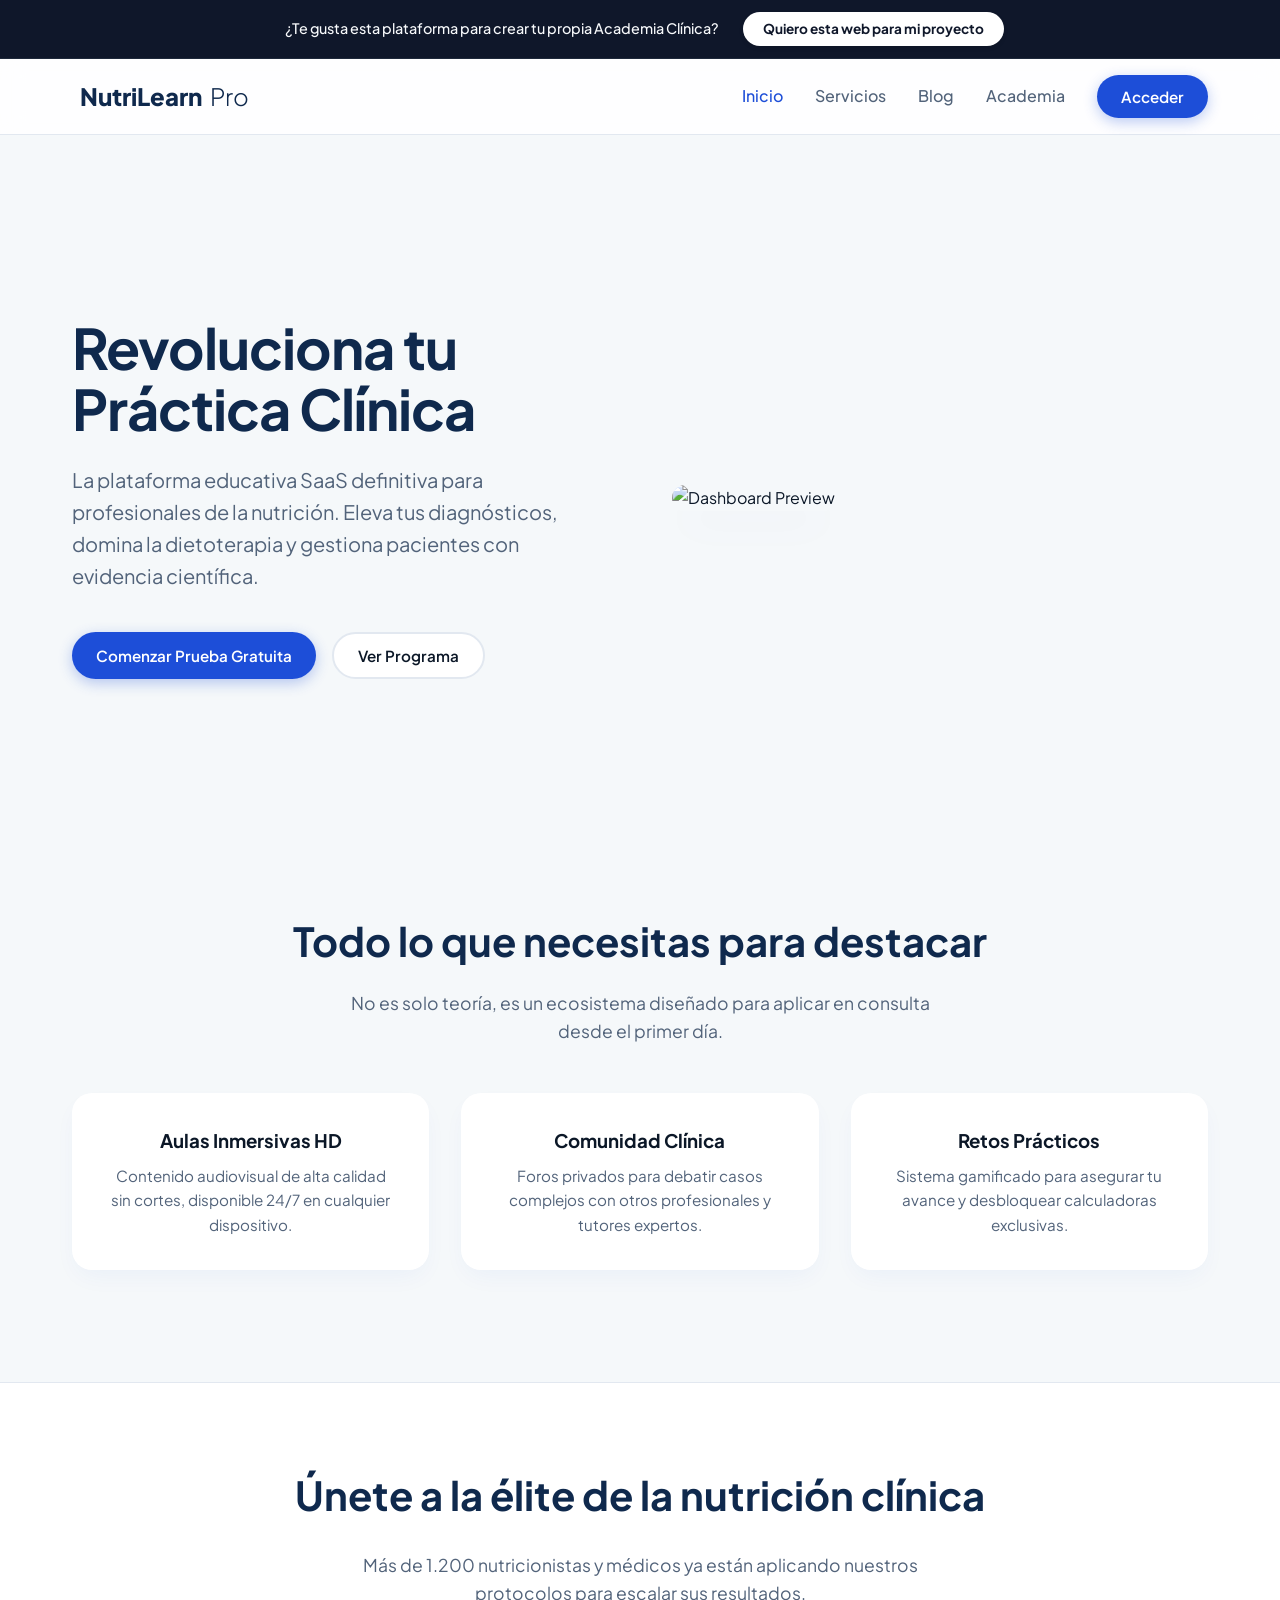
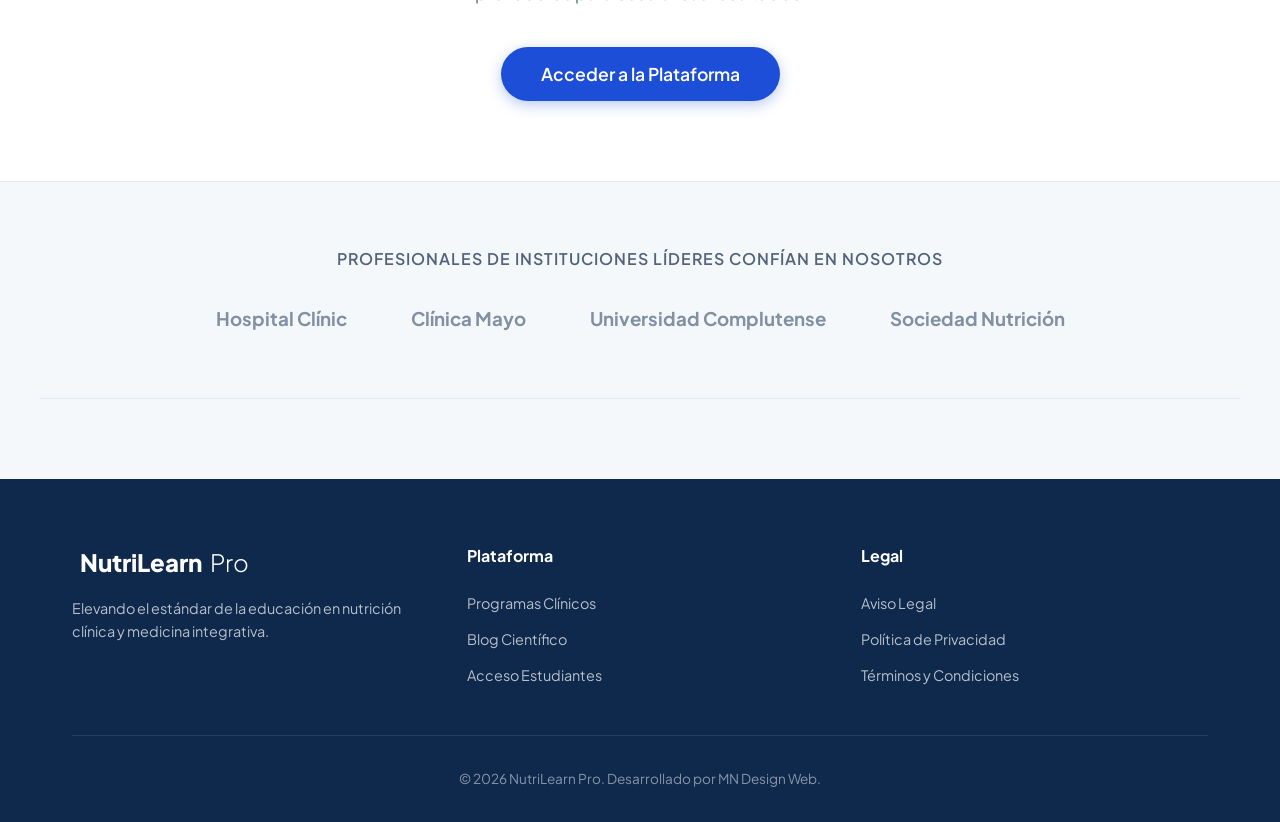
==== commit 05f497a7: "Add files via upload" ====
--- a/index.html
+++ b/index.html
@@ -18,6 +18,74 @@
     <link rel="stylesheet" href="style.css" />
   </head>
   <body>
+    <!-- ==========================================
+         BANNER DE CAPTACIÓN (MODO DEMO)
+    ========================================== -->
+    <style>
+      .demo-banner {
+        background-color: #0f172a; /* Gris pizarra muy oscuro y elegante */
+        color: #f8fafc;
+        padding: 12px 20px;
+        position: relative;
+        z-index: 9999;
+        border-bottom: 1px solid #1e293b;
+        font-family: 'Plus Jakarta Sans', sans-serif;
+      }
+      .demo-banner-content {
+        max-width: 1200px;
+        margin: 0 auto;
+        display: flex;
+        flex-direction: column;
+        align-items: center;
+        justify-content: center;
+        gap: 12px;
+      }
+      @media (min-width: 640px) {
+        .demo-banner-content {
+          flex-direction: row;
+          gap: 24px;
+        }
+      }
+      .demo-banner-text {
+        margin: 0;
+        font-size: 0.9rem;
+        font-weight: 500;
+        display: flex;
+        align-items: center;
+        gap: 8px;
+        text-align: center;
+      }
+      .demo-banner-btn {
+        background-color: #ffffff;
+        color: #0f172a;
+        text-decoration: none;
+        padding: 6px 20px;
+        border-radius: 50px;
+        font-size: 0.85rem;
+        font-weight: 700;
+        transition: all 0.3s ease;
+        white-space: nowrap;
+        box-shadow: 0 2px 4px rgba(0,0,0,0.1);
+      }
+      .demo-banner-btn:hover {
+        background-color: #fbbf24; /* Amarillo ámbar al pasar el ratón */
+        transform: translateY(-1px);
+        color: #0f172a;
+      }
+    </style>
+
+    <div class="demo-banner">
+      <div class="demo-banner-content">
+        <p class="demo-banner-text">
+          <i class="ph-fill ph-rocket" style="color: #fbbf24; font-size: 1.2rem;"></i> 
+          <span>¿Te gusta esta plataforma para crear tu propia Academia Clínica?</span>
+        </p>
+        <a href="https://descubre.mndesignweb.es/clinicas#formulario" class="demo-banner-btn">
+          Quiero esta web para mi proyecto
+        </a>
+      </div>
+    </div>
+    <!-- ========================================== -->
     <!-- NAVEGACIÓN PÚBLICA -->
     <header id="main-header" class="top-nav">
       <div class="container nav-container">
--- a/style.css
+++ b/style.css
@@ -932,6 +932,40 @@
 }
 
 /* ==========================================================================
+   PERSONALIZACIÓN DE LA BARRA DE SCROLL (SCROLLBAR)
+   ========================================================================== */
+
+/* Estándar moderno (Firefox) */
+* {
+  scrollbar-width: thin;
+  /* Usamos el azul corporativo pero más translúcido */
+  scrollbar-color: rgba(29, 78, 216, 0.4) var(--bg-body);
+}
+
+/* Navegadores Webkit (Chrome, Edge, Safari, Opera) */
+::-webkit-scrollbar {
+  width: 10px;
+  height: 10px; 
+}
+
+::-webkit-scrollbar-track {
+  background: var(--bg-body);
+  border-radius: 4px;
+}
+
+::-webkit-scrollbar-thumb {
+  /* Azul con 40% de opacidad para que sea mucho más suave */
+  background: rgba(29, 78, 216, 0.4);
+  border-radius: 10px;
+  border: 2px solid var(--bg-body);
+}
+
+::-webkit-scrollbar-thumb:hover {
+  /* Al pasar el ratón, se vuelve un poco más visible (70%) */
+  background: rgba(29, 78, 216, 0.7);
+}
+
+/* ==========================================================================
    DISEÑO RESPONSIVE MÓVIL Y TABLET (VISTA ALUMNO & ADMIN)
    ========================================================================== */
 
